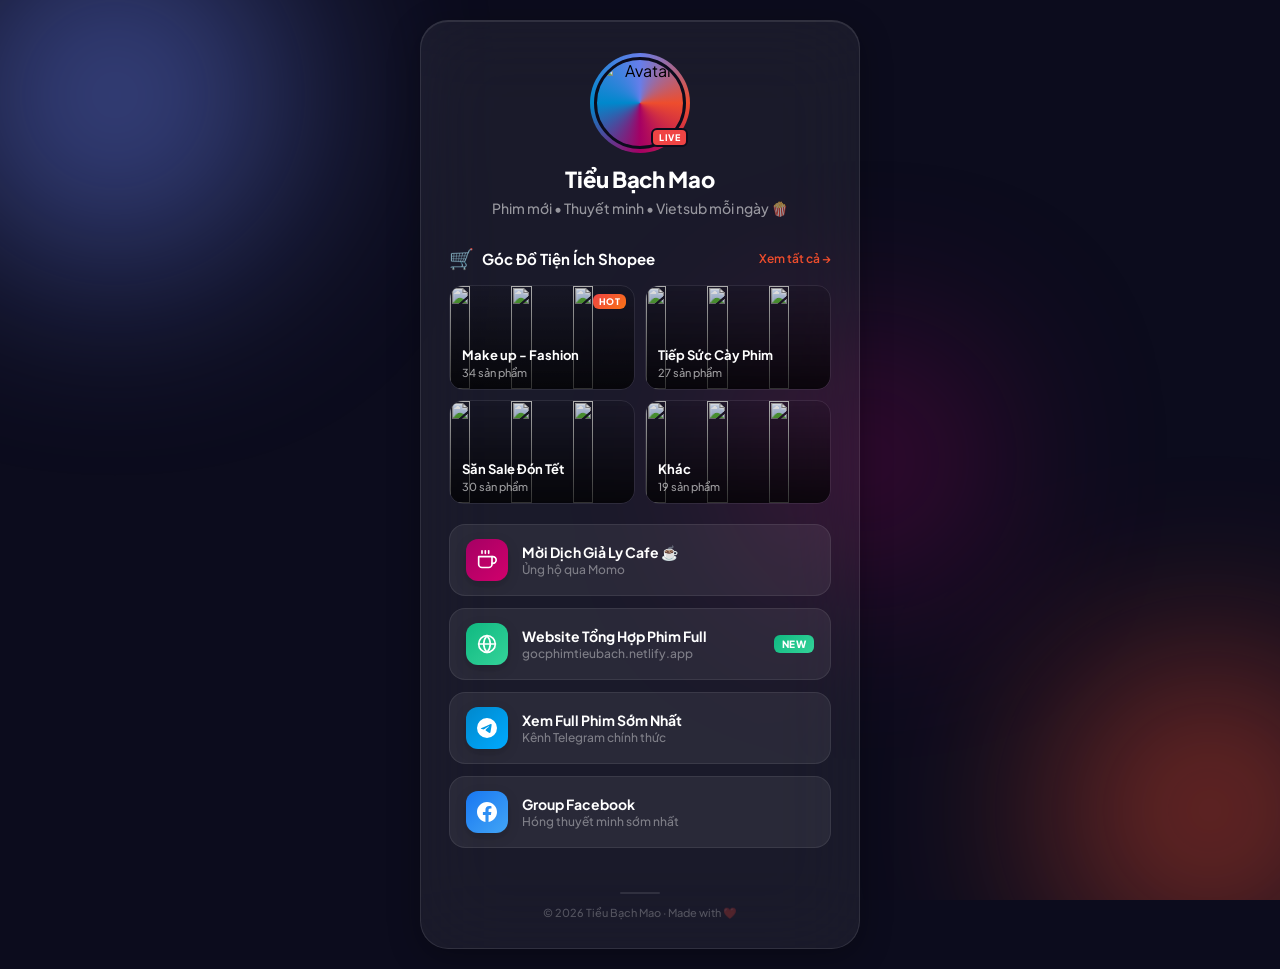
==== index.html @ 371702b5 "Fix deeplink + category cards + auto-update script - Fix deeplink: dùng native <a href> thay vì JS p" ====
<!DOCTYPE html>
<html lang="vi">
<head>
    <meta charset="UTF-8">
    <meta name="viewport" content="width=device-width, initial-scale=1.0">
    <title>🎬 Tiểu Bạch Mao</title>
    <link rel="stylesheet" href="style.css">
    <link rel="preconnect" href="https://fonts.googleapis.com">
    <link href="https://fonts.googleapis.com/css2?family=Plus+Jakarta+Sans:wght@400;500;600;700;800&display=swap" rel="stylesheet">
</head>
<body>
    <!-- Animated gradient orbs -->
    <div class="bg-orbs">
        <div class="orb orb-1"></div>
        <div class="orb orb-2"></div>
        <div class="orb orb-3"></div>
    </div>

    <div class="container">
        <!-- Banner cho in-app browser (ẩn mặc định) -->
        <div class="inapp-banner" id="inappBanner" style="display:none">
            <p>📱 Đang mở trong app — bấm <strong>⋯</strong> góc phải rồi chọn <strong>"Mở trong Safari/Trình duyệt"</strong> để mở link tốt hơn!</p>
        </div>

        <div class="card">
            <div class="profile">
                <div class="avatar-ring">
                    <img src="Asset%203.webp" alt="Avatar" class="avatar">
                    <span class="status-badge">LIVE</span>
                </div>
                <h1>Tiểu Bạch Mao</h1>
                <p class="bio">Phim mới • Thuyết minh • Vietsub mỗi ngày 🍿</p>
            </div>

            <div class="links">
                <!-- Shopee Collection Section -->
                <div class="shopee-section">
                    <div class="section-header">
                        <span class="section-icon">🛒</span>
                        <span class="section-title">Góc Đồ Tiện Ích Shopee</span>
                        <a href="shopee.html" class="section-viewall">Xem tất cả →</a>
                    </div>
                    <div class="cat-grid" id="catGrid"></div>
                </div>

                <!-- 2. Momo / Donate -->
                <a href="#" class="link-btn" onclick="openExternal('https://me.momo.vn/Tieubachmao', event)" style="--btn-accent: #a50064; --delay: 1">
                    <div class="btn-icon-box" style="background: linear-gradient(135deg, #a50064, #d1006c)">
                        <svg viewBox="0 0 24 24" width="20" height="20" fill="none" stroke="#fff" stroke-width="2" stroke-linecap="round" stroke-linejoin="round"><path d="M18 8h1a4 4 0 010 8h-1"/><path d="M2 8h16v9a4 4 0 01-4 4H6a4 4 0 01-4-4V8z"/><line x1="6" y1="1" x2="6" y2="4"/><line x1="10" y1="1" x2="10" y2="4"/><line x1="14" y1="1" x2="14" y2="4"/></svg>
                    </div>
                    <div class="btn-content">
                        <span class="btn-title">Mời Dịch Giả Ly Cafe ☕</span>
                        <span class="btn-subtitle">Ủng hộ qua Momo</span>
                    </div>
                </a>

                <!-- 3. Website Phim -->
                <a href="#" class="link-btn" onclick="openExternal('https://gocphimtieubach.netlify.app/', event)" style="--btn-accent: #10b981; --delay: 2">
                    <div class="btn-icon-box" style="background: linear-gradient(135deg, #10b981, #34d399)">
                        <svg viewBox="0 0 24 24" width="20" height="20" fill="none" stroke="#fff" stroke-width="2" stroke-linecap="round" stroke-linejoin="round"><circle cx="12" cy="12" r="10"/><line x1="2" y1="12" x2="22" y2="12"/><path d="M12 2a15.3 15.3 0 014 10 15.3 15.3 0 01-4 10 15.3 15.3 0 01-4-10 15.3 15.3 0 014-10z"/></svg>
                    </div>
                    <div class="btn-content">
                        <span class="btn-title">Website Tổng Hợp Phim Full</span>
                        <span class="btn-subtitle">gocphimtieubach.netlify.app</span>
                    </div>
                    <div class="btn-badge new">NEW</div>
                </a>

                <!-- 4. Telegram -->
                <a href="#" class="link-btn" onclick="openExternal('https://t.me/tieubachmao', event)" style="--btn-accent: #0088cc; --delay: 3">
                    <div class="btn-icon-box" style="background: linear-gradient(135deg, #0088cc, #00aaff)">
                        <svg viewBox="0 0 24 24" width="20" height="20" fill="#fff"><path d="M11.944 0A12 12 0 0 0 0 12a12 12 0 0 0 12 12 12 12 0 0 0 12-12A12 12 0 0 0 12 0a12 12 0 0 0-.056 0zm4.962 7.224c.1-.002.321.023.465.14a.506.506 0 0 1 .171.325c.016.093.036.306.02.472-.18 1.898-.962 6.502-1.36 8.627-.168.9-.499 1.201-.82 1.23-.696.065-1.225-.46-1.9-.902-1.056-.693-1.653-1.124-2.678-1.8-1.185-.78-.417-1.21.258-1.91.177-.184 3.247-2.977 3.307-3.23.007-.032.014-.15-.056-.212s-.174-.041-.249-.024c-.106.024-1.793 1.14-5.061 3.345-.48.33-.913.49-1.302.48-.428-.008-1.252-.241-1.865-.44-.752-.245-1.349-.374-1.297-.789.027-.216.325-.437.893-.663 3.498-1.524 5.83-2.529 6.998-3.014 3.332-1.386 4.025-1.627 4.476-1.635z"/></svg>
                    </div>
                    <div class="btn-content">
                        <span class="btn-title">Xem Full Phim Sớm Nhất</span>
                        <span class="btn-subtitle">Kênh Telegram chính thức</span>
                    </div>
                </a>

                <!-- 5. Facebook Group -->
                <a href="#" class="link-btn" onclick="openExternal('https://www.facebook.com/groups/gocphimcuatieubach/', event)" style="--btn-accent: #1877f2; --delay: 4">
                    <div class="btn-icon-box" style="background: linear-gradient(135deg, #1877f2, #42a5f5)">
                        <svg viewBox="0 0 24 24" width="20" height="20" fill="#fff"><path d="M24 12.073c0-6.627-5.373-12-12-12s-12 5.373-12 12c0 5.99 4.388 10.954 10.125 11.854v-8.385H7.078v-3.47h3.047V9.43c0-3.007 1.792-4.669 4.533-4.669 1.312 0 2.686.235 2.686.235v2.953H15.83c-1.491 0-1.956.925-1.956 1.874v2.25h3.328l-.532 3.47h-2.796v8.385C19.612 23.027 24 18.062 24 12.073z"/></svg>
                    </div>
                    <div class="btn-content">
                        <span class="btn-title">Group Facebook</span>
                        <span class="btn-subtitle">Hóng thuyết minh sớm nhất</span>
                    </div>
                </a>
            </div>

            <div class="footer">
                <div class="footer-line"></div>
                <p>© 2026 Tiểu Bạch Mao · Made with ❤️</p>
            </div>
        </div>
    </div>

    <script>
    // === DETECT IN-APP BROWSER ===
    function isInAppBrowser() {
        var ua = navigator.userAgent || navigator.vendor || '';
        return /musical_ly|tiktok|bytedancewebview|instagram|fbav|fban|zalo/i.test(ua);
    }
    var isIOS = /iphone|ipad|ipod/i.test(navigator.userAgent);
    var isAndroid = /android/i.test(navigator.userAgent);

    // Show banner nếu đang trong in-app browser iOS (Telegram, Zalo, IG)
    // Vì iOS in-app browser không thể force mở Safari bằng JS
    if (isInAppBrowser() && isIOS) {
        document.getElementById('inappBanner').style.display = 'block';
    }

    // === Mở link thường (Telegram, FB, Momo, Website) ===
    function openExternal(url, event) {
        if (event) event.preventDefault();
        if (isInAppBrowser()) {
            if (isAndroid) {
                // Android: dùng intent để văng ra Chrome
                var intentUrl = 'intent://' + url.replace(/^https?:\/\//, '') +
                    '#Intent;scheme=https;package=com.android.chrome;end';
                window.location.href = intentUrl;
                setTimeout(function() { window.location.href = url; }, 500);
            } else {
                // iOS in-app: không force được Safari, mở trực tiếp trong webview
                window.location.href = url;
            }
        } else {
            window.open(url, '_blank');
        }
    }

    // Entrance animations
    document.addEventListener('DOMContentLoaded', function() {
        var items = document.querySelectorAll('.link-btn');
        items.forEach(function(item, i) {
            item.style.opacity = '0';
            item.style.transform = 'translateY(20px)';
            setTimeout(function() {
                item.style.transition = 'opacity 0.5s ease, transform 0.5s ease';
                item.style.opacity = '1';
                item.style.transform = 'translateY(0)';
            }, 200 + i * 100);
        });

        // Load category cards from products.json
        fetch('products.json')
            .then(function(r) { return r.json(); })
            .then(function(data) {
                var grid = document.getElementById('catGrid');
                if (!grid || !data.products) return;
                var catNames = Object.keys(data.products);
                catNames.forEach(function(catName, i) {
                    var items = data.products[catName];
                    if (!items || items.length === 0) return;
                    var card = document.createElement('a');
                    card.className = 'cat-card';
                    card.href = 'shopee.html?cat=' + encodeURIComponent(catName);

                    // Lấy 3 ảnh sản phẩm đầu tiên làm background mosaic
                    var imgs = items.slice(0, 3).map(function(it) { return it.image; });
                    while (imgs.length < 3) imgs.push(imgs[0]);

                    card.innerHTML =
                        '<div class="cat-card-bg">' +
                            imgs.map(function(src) { return '<img loading="lazy" src="' + src + '" alt="">'; }).join('') +
                        '</div>' +
                        '<div class="cat-card-overlay"></div>' +
                        (i === 0 ? '<div class="cat-card-badge">HOT</div>' : '') +
                        '<div class="cat-card-info">' +
                            '<span class="cat-card-name">' + catName + '</span>' +
                            '<span class="cat-card-count">' + items.length + ' sản phẩm</span>' +
                        '</div>';

                    card.style.opacity = '0';
                    card.style.transform = 'translateY(15px)';
                    grid.appendChild(card);
                    setTimeout(function() {
                        card.style.transition = 'opacity 0.4s ease, transform 0.4s ease';
                        card.style.opacity = '1';
                        card.style.transform = 'translateY(0)';
                    }, 100 + i * 80);
                });
            })
            .catch(function() {});
    });
    </script>
</body>
</html>
---- style.css ----
* {
    margin: 0;
    padding: 0;
    box-sizing: border-box;
}

body {
    font-family: 'Plus Jakarta Sans', -apple-system, sans-serif;
    min-height: 100vh;
    display: flex;
    justify-content: center;
    align-items: center;
    background: #0c0c1d;
    padding: 20px;
    overflow: hidden;
    position: relative;
}

/* === Animated Background Orbs === */
.bg-orbs {
    position: fixed;
    top: 0; left: 0; right: 0; bottom: 0;
    z-index: 0;
    overflow: hidden;
    pointer-events: none;
}

.orb {
    position: absolute;
    border-radius: 50%;
    filter: blur(100px);
    opacity: 0.5;
}

.orb-1 {
    width: 350px; height: 350px;
    background: #667eea;
    top: -80px; left: -60px;
    animation: drift 12s ease-in-out infinite alternate;
}

.orb-2 {
    width: 300px; height: 300px;
    background: #ee4d2d;
    bottom: -60px; right: -80px;
    animation: drift 10s ease-in-out infinite alternate-reverse;
}

.orb-3 {
    width: 200px; height: 200px;
    background: #a50064;
    top: 40%; left: 60%;
    animation: drift 14s ease-in-out infinite alternate;
}

@keyframes drift {
    0% { transform: translate(0, 0) scale(1); }
    33% { transform: translate(30px, -20px) scale(1.05); }
    66% { transform: translate(-20px, 30px) scale(0.95); }
    100% { transform: translate(10px, -10px) scale(1.02); }
}

/* === Container & Card === */
.container {
    max-width: 440px;
    width: 100%;
    position: relative;
    z-index: 1;
}

.card {
    background: rgba(255, 255, 255, 0.06);
    backdrop-filter: blur(40px);
    -webkit-backdrop-filter: blur(40px);
    border-radius: 28px;
    padding: 36px 28px 28px;
    border: 1px solid rgba(255, 255, 255, 0.1);
    box-shadow:
        0 8px 32px rgba(0, 0, 0, 0.3),
        inset 0 1px 0 rgba(255, 255, 255, 0.1);
}

/* === Profile === */
.profile {
    text-align: center;
    margin-bottom: 28px;
}

.avatar-ring {
    position: relative;
    display: inline-block;
    margin-bottom: 16px;
}

.avatar-ring::before {
    content: '';
    position: absolute;
    top: -4px; left: -4px; right: -4px; bottom: -4px;
    border-radius: 50%;
    background: conic-gradient(#667eea, #ee4d2d, #a50064, #0088cc, #667eea);
    animation: spin 4s linear infinite;
    z-index: 0;
}

@keyframes spin {
    to { transform: rotate(360deg); }
}

.avatar {
    width: 92px;
    height: 92px;
    border-radius: 50%;
    border: 3px solid #0c0c1d;
    object-fit: cover;
    position: relative;
    z-index: 1;
    display: block;
}

.status-badge {
    position: absolute;
    bottom: 2px;
    right: -2px;
    background: #ef4444;
    color: #fff;
    font-size: 9px;
    font-weight: 800;
    padding: 2px 6px;
    border-radius: 6px;
    letter-spacing: 0.5px;
    z-index: 2;
    border: 2px solid #0c0c1d;
    animation: pulse-live 2s ease-in-out infinite;
}

@keyframes pulse-live {
    0%, 100% { opacity: 1; }
    50% { opacity: 0.6; }
}

h1 {
    color: #fff;
    font-size: 22px;
    font-weight: 800;
    margin-bottom: 6px;
    letter-spacing: -0.3px;
}

.bio {
    color: rgba(255, 255, 255, 0.55);
    font-size: 14px;
    font-weight: 500;
    margin-bottom: 8px;
}

/* === Link Buttons === */
.links {
    display: flex;
    flex-direction: column;
    gap: 12px;
    margin-top: 24px;
}

.link-btn {
    display: flex;
    align-items: center;
    text-decoration: none;
    padding: 14px 16px;
    border-radius: 16px;
    background: rgba(255, 255, 255, 0.07);
    border: 1px solid rgba(255, 255, 255, 0.08);
    cursor: pointer;
    transition: all 0.3s cubic-bezier(0.4, 0, 0.2, 1);
    position: relative;
    overflow: hidden;
}

.link-btn::before {
    content: '';
    position: absolute;
    top: 0; left: 0; right: 0; bottom: 0;
    background: linear-gradient(135deg, var(--btn-accent, #667eea), transparent);
    opacity: 0;
    transition: opacity 0.3s ease;
    border-radius: 16px;
}

.link-btn:hover {
    transform: translateY(-3px);
    border-color: rgba(255, 255, 255, 0.2);
    box-shadow: 0 8px 30px rgba(0, 0, 0, 0.3),
                0 0 40px color-mix(in srgb, var(--btn-accent, #667eea) 15%, transparent);
}

.link-btn:hover::before {
    opacity: 0.12;
}

.link-btn:active {
    transform: translateY(-1px);
}

.btn-icon-box {
    width: 42px;
    height: 42px;
    border-radius: 12px;
    display: flex;
    align-items: center;
    justify-content: center;
    flex-shrink: 0;
    margin-right: 14px;
    position: relative;
    z-index: 1;
    box-shadow: 0 4px 12px rgba(0, 0, 0, 0.2);
}

.btn-content {
    flex: 1;
    text-align: left;
    position: relative;
    z-index: 1;
}

.btn-title {
    display: block;
    color: #fff;
    font-size: 14px;
    font-weight: 700;
    line-height: 1.3;
}

.btn-subtitle {
    display: block;
    color: rgba(255, 255, 255, 0.4);
    font-size: 12px;
    font-weight: 500;
    margin-top: 1px;
}

.link-btn:hover .btn-subtitle {
    color: rgba(255, 255, 255, 0.6);
}

/* HOT Badge */
.btn-badge {
    position: relative;
    z-index: 1;
    padding: 3px 8px;
    border-radius: 6px;
    font-size: 10px;
    font-weight: 800;
    letter-spacing: 0.5px;
    flex-shrink: 0;
    margin-left: 8px;
}

.btn-badge.hot {
    background: linear-gradient(135deg, #ef4444, #f97316);
    color: #fff;
    animation: pulse-badge 2s ease-in-out infinite;
}

.btn-badge.new {
    background: linear-gradient(135deg, #10b981, #34d399);
    color: #fff;
    animation: pulse-badge 2s ease-in-out infinite;
}

@keyframes pulse-badge {
    0%, 100% { box-shadow: 0 0 0 0 rgba(239, 68, 68, 0.4); }
    50% { box-shadow: 0 0 0 6px rgba(239, 68, 68, 0); }
}

/* === Footer === */
.footer {
    text-align: center;
    margin-top: 24px;
    padding-top: 20px;
}

.footer-line {
    width: 40px;
    height: 2px;
    background: rgba(255, 255, 255, 0.1);
    margin: 0 auto 12px;
    border-radius: 1px;
}

.footer p {
    color: rgba(255, 255, 255, 0.25);
    font-size: 11px;
    font-weight: 500;
}

/* === Responsive === */
@media (max-width: 380px) {
    .card {
        padding: 28px 20px 22px;
        border-radius: 22px;
    }
    .link-btn {
        padding: 12px 14px;
    }
    .btn-icon-box {
        width: 38px;
        height: 38px;
    }
    .cat-grid {
        grid-template-columns: 1fr !important;
    }
}

/* === In-App Browser Banner === */
.inapp-banner {
    background: rgba(251, 191, 36, 0.15);
    border: 1px solid rgba(251, 191, 36, 0.4);
    border-radius: 14px;
    padding: 12px 16px;
    margin-bottom: 14px;
    text-align: center;
}

.inapp-banner p {
    color: #fbbf24;
    font-size: 13px;
    font-weight: 600;
    line-height: 1.5;
}

/* === Shopee Category Section === */
.shopee-section {
    margin-bottom: 8px;
}

.section-header {
    display: flex;
    align-items: center;
    gap: 8px;
    margin-bottom: 14px;
}

.section-icon {
    font-size: 20px;
}

.section-title {
    font-size: 15px;
    font-weight: 700;
    color: #fff;
    flex: 1;
}

.section-viewall {
    font-size: 12px;
    font-weight: 600;
    color: #ee4d2d;
    text-decoration: none;
    transition: opacity 0.2s;
}
.section-viewall:hover { opacity: 0.8; }

.cat-grid {
    display: grid;
    grid-template-columns: 1fr 1fr;
    gap: 10px;
}

.cat-card {
    position: relative;
    border-radius: 14px;
    overflow: hidden;
    text-decoration: none;
    display: block;
    aspect-ratio: 16 / 9;
    transition: all 0.3s ease;
    border: 1px solid rgba(255, 255, 255, 0.08);
}

.cat-card:hover {
    transform: translateY(-2px);
    border-color: rgba(238, 77, 45, 0.4);
    box-shadow: 0 6px 20px rgba(238, 77, 45, 0.2);
}

.cat-card:active {
    transform: scale(0.97);
}

.cat-card-bg {
    position: absolute;
    top: 0; left: 0; width: 100%; height: 100%;
    display: flex;
}
.cat-card-bg img {
    width: 33.33%;
    height: 100%;
    object-fit: cover;
}

.cat-card-overlay {
    position: absolute;
    top: 0; left: 0; right: 0; bottom: 0;
    background: linear-gradient(180deg, rgba(0,0,0,0.1) 0%, rgba(0,0,0,0.75) 100%);
}

.cat-card-info {
    position: absolute;
    bottom: 0; left: 0; right: 0;
    padding: 10px 12px;
}

.cat-card-name {
    color: #fff;
    font-size: 13px;
    font-weight: 700;
    line-height: 1.3;
    display: block;
}

.cat-card-count {
    color: rgba(255,255,255,0.6);
    font-size: 11px;
    font-weight: 500;
    display: block;
    margin-top: 2px;
}

.cat-card-badge {
    position: absolute;
    top: 8px;
    right: 8px;
    background: linear-gradient(135deg, #ef4444, #f97316);
    color: #fff;
    font-size: 9px;
    font-weight: 800;
    padding: 2px 6px;
    border-radius: 6px;
    letter-spacing: 0.5px;
}
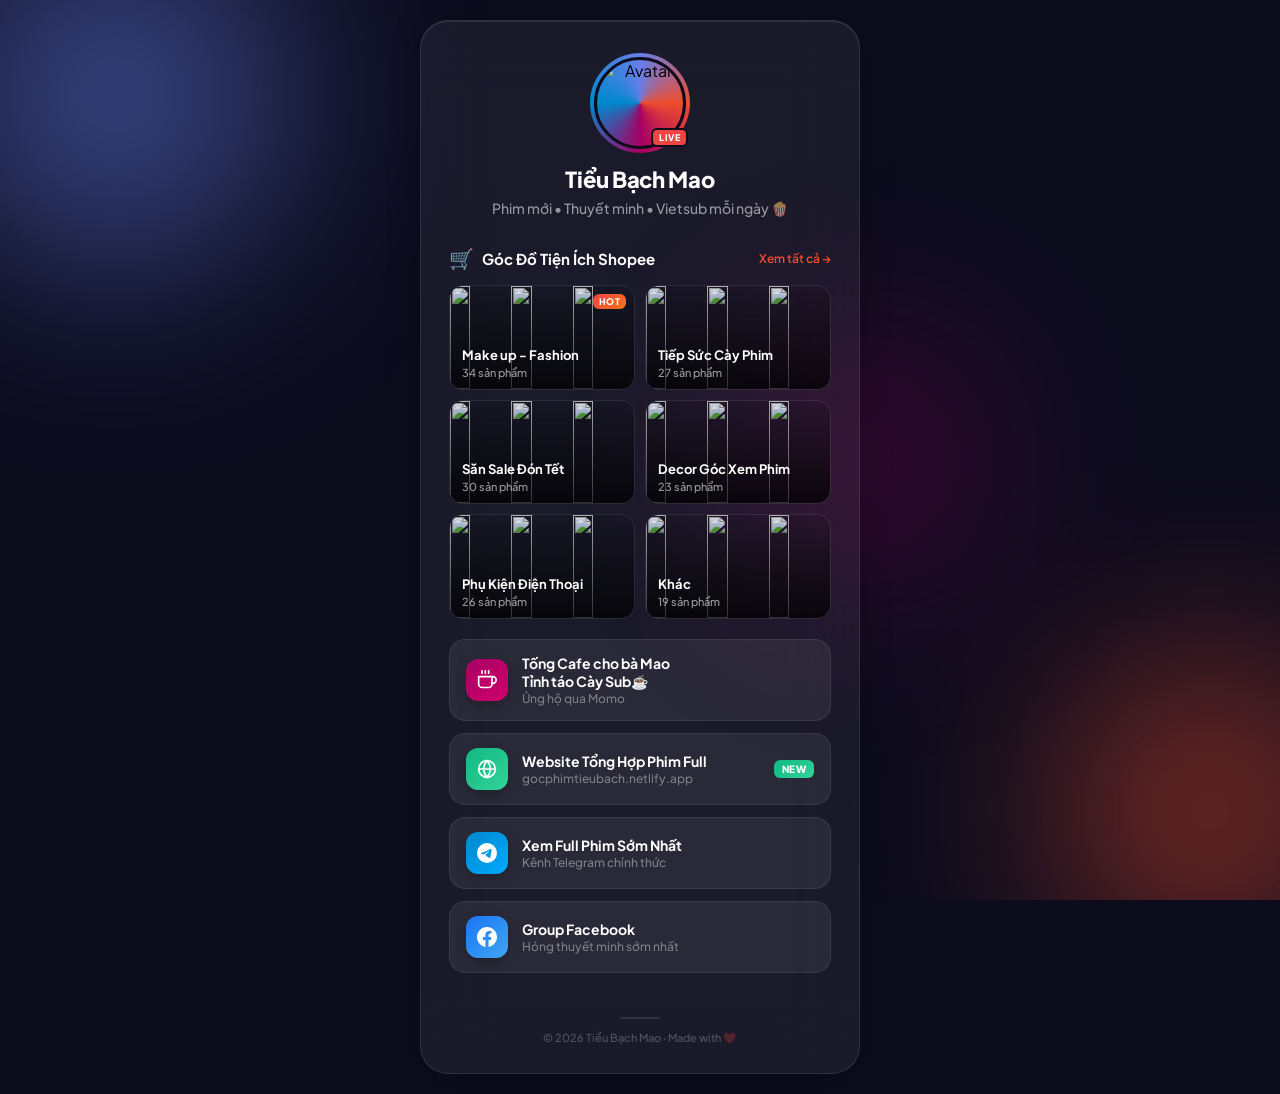
==== commit c7a9daa6: "Update in-app banner: ask users to open Shopee app for affiliate support" ====
--- a/index.html
+++ b/index.html
@@ -4,6 +4,29 @@
     <meta charset="UTF-8">
     <meta name="viewport" content="width=device-width, initial-scale=1.0">
     <title>🎬 Tiểu Bạch Mao</title>
+    <meta name="description" content="Cảm ơn bạn đã ủng hộ Tiểu Bạch Mao! 🎬 Xem phim, mua sắm đồ tiện ích, và kết nối cùng mình tại đây nhé 🍿">
+
+    <!-- Favicon -->
+    <link rel="icon" type="image/x-icon" href="favicon.ico">
+    <link rel="icon" type="image/png" sizes="32x32" href="favicon-32x32.png">
+    <link rel="icon" type="image/png" sizes="192x192" href="favicon-192x192.png">
+    <link rel="apple-touch-icon" href="apple-touch-icon.png">
+
+    <!-- Open Graph / Facebook -->
+    <meta property="og:type" content="website">
+    <meta property="og:url" content="https://bachkhoimaogia.github.io/TieuBachMao/">
+    <meta property="og:title" content="🎬 Tiểu Bạch Mao - Phim & Đồ Tiện Ích">
+    <meta property="og:description" content="Cảm ơn bạn đã ủng hộ Tiểu Bạch Mao! 🎬 Xem phim, mua sắm đồ tiện ích Shopee, và kết nối cùng mình tại đây nhé 🍿">
+    <meta property="og:image" content="https://bachkhoimaogia.github.io/TieuBachMao/Thumnailweb.png">
+    <meta property="og:image:width" content="1200">
+    <meta property="og:image:height" content="630">
+
+    <!-- Twitter Card -->
+    <meta name="twitter:card" content="summary_large_image">
+    <meta name="twitter:title" content="🎬 Tiểu Bạch Mao - Phim & Đồ Tiện Ích">
+    <meta name="twitter:description" content="Cảm ơn bạn đã ủng hộ Tiểu Bạch Mao! 🎬 Xem phim, mua sắm đồ tiện ích Shopee, và kết nối cùng mình tại đây nhé 🍿">
+    <meta name="twitter:image" content="https://bachkhoimaogia.github.io/TieuBachMao/Thumnailweb.png">
+
     <link rel="stylesheet" href="style.css">
     <link rel="preconnect" href="https://fonts.googleapis.com">
     <link href="https://fonts.googleapis.com/css2?family=Plus+Jakarta+Sans:wght@400;500;600;700;800&display=swap" rel="stylesheet">
@@ -19,7 +42,7 @@
     <div class="container">
         <!-- Banner cho in-app browser (ẩn mặc định) -->
         <div class="inapp-banner" id="inappBanner" style="display:none">
-            <p>📱 Đang mở trong app — bấm <strong>⋯</strong> góc phải rồi chọn <strong>"Mở trong Safari/Trình duyệt"</strong> để mở link tốt hơn!</p>
+            <p>🧡 Khi bấm link Shopee, nhớ chọn <strong>"Mở bằng app Shopee"</strong> để ủng hộ bà Mao chút hoa hồng affiliate nha, cảm ơn bạn nhiều lắm! 🙏</p>
         </div>
 
         <div class="card">
@@ -49,7 +72,7 @@
                         <svg viewBox="0 0 24 24" width="20" height="20" fill="none" stroke="#fff" stroke-width="2" stroke-linecap="round" stroke-linejoin="round"><path d="M18 8h1a4 4 0 010 8h-1"/><path d="M2 8h16v9a4 4 0 01-4 4H6a4 4 0 01-4-4V8z"/><line x1="6" y1="1" x2="6" y2="4"/><line x1="10" y1="1" x2="10" y2="4"/><line x1="14" y1="1" x2="14" y2="4"/></svg>
                     </div>
                     <div class="btn-content">
-                        <span class="btn-title">Mời Dịch Giả Ly Cafe ☕</span>
+                        <span class="btn-title">Tống Cafe cho bà Mao <br> Tỉnh táo Cày Sub☕</span>
                         <span class="btn-subtitle">Ủng hộ qua Momo</span>
                     </div>
                 </a>
@@ -107,7 +130,7 @@
 
     // Show banner nếu đang trong in-app browser iOS (Telegram, Zalo, IG)
     // Vì iOS in-app browser không thể force mở Safari bằng JS
-    if (isInAppBrowser() && isIOS) {
+    if (isInAppBrowser()) {
         document.getElementById('inappBanner').style.display = 'block';
     }
 
@@ -143,6 +166,12 @@
             }, 200 + i * 100);
         });
 
+        // Hàm tạo slug từ tên danh mục
+        function slugify(str) {
+            var map = {'à':'a','á':'a','ả':'a','ã':'a','ạ':'a','ă':'a','ằ':'a','ắ':'a','ẳ':'a','ẵ':'a','ặ':'a','â':'a','ầ':'a','ấ':'a','ẩ':'a','ẫ':'a','ậ':'a','đ':'d','è':'e','é':'e','ẻ':'e','ẽ':'e','ẹ':'e','ê':'e','ề':'e','ế':'e','ể':'e','ễ':'e','ệ':'e','ì':'i','í':'i','ỉ':'i','ĩ':'i','ị':'i','ò':'o','ó':'o','ỏ':'o','õ':'o','ọ':'o','ô':'o','ồ':'o','ố':'o','ổ':'o','ỗ':'o','ộ':'o','ơ':'o','ờ':'o','ớ':'o','ở':'o','ỡ':'o','ợ':'o','ù':'u','ú':'u','ủ':'u','ũ':'u','ụ':'u','ư':'u','ừ':'u','ứ':'u','ử':'u','ữ':'u','ự':'u','ỳ':'y','ý':'y','ỷ':'y','ỹ':'y','ỵ':'y'};
+            return str.toLowerCase().split('').map(function(c){return map[c]||c;}).join('').replace(/[^a-z0-9]+/g,'-').replace(/^-|-$/g,'');
+        }
+
         // Load category cards from products.json
         fetch('products.json')
             .then(function(r) { return r.json(); })
@@ -155,7 +184,7 @@
                     if (!items || items.length === 0) return;
                     var card = document.createElement('a');
                     card.className = 'cat-card';
-                    card.href = 'shopee.html?cat=' + encodeURIComponent(catName);
+                    card.href = 'shopee/' + slugify(catName);
 
                     // Lấy 3 ảnh sản phẩm đầu tiên làm background mosaic
                     var imgs = items.slice(0, 3).map(function(it) { return it.image; });
--- a/style.css
+++ b/style.css
@@ -9,10 +9,10 @@
     min-height: 100vh;
     display: flex;
     justify-content: center;
-    align-items: center;
+    align-items: flex-start;
     background: #0c0c1d;
     padding: 20px;
-    overflow: hidden;
+    overflow-x: hidden;
     position: relative;
 }
 
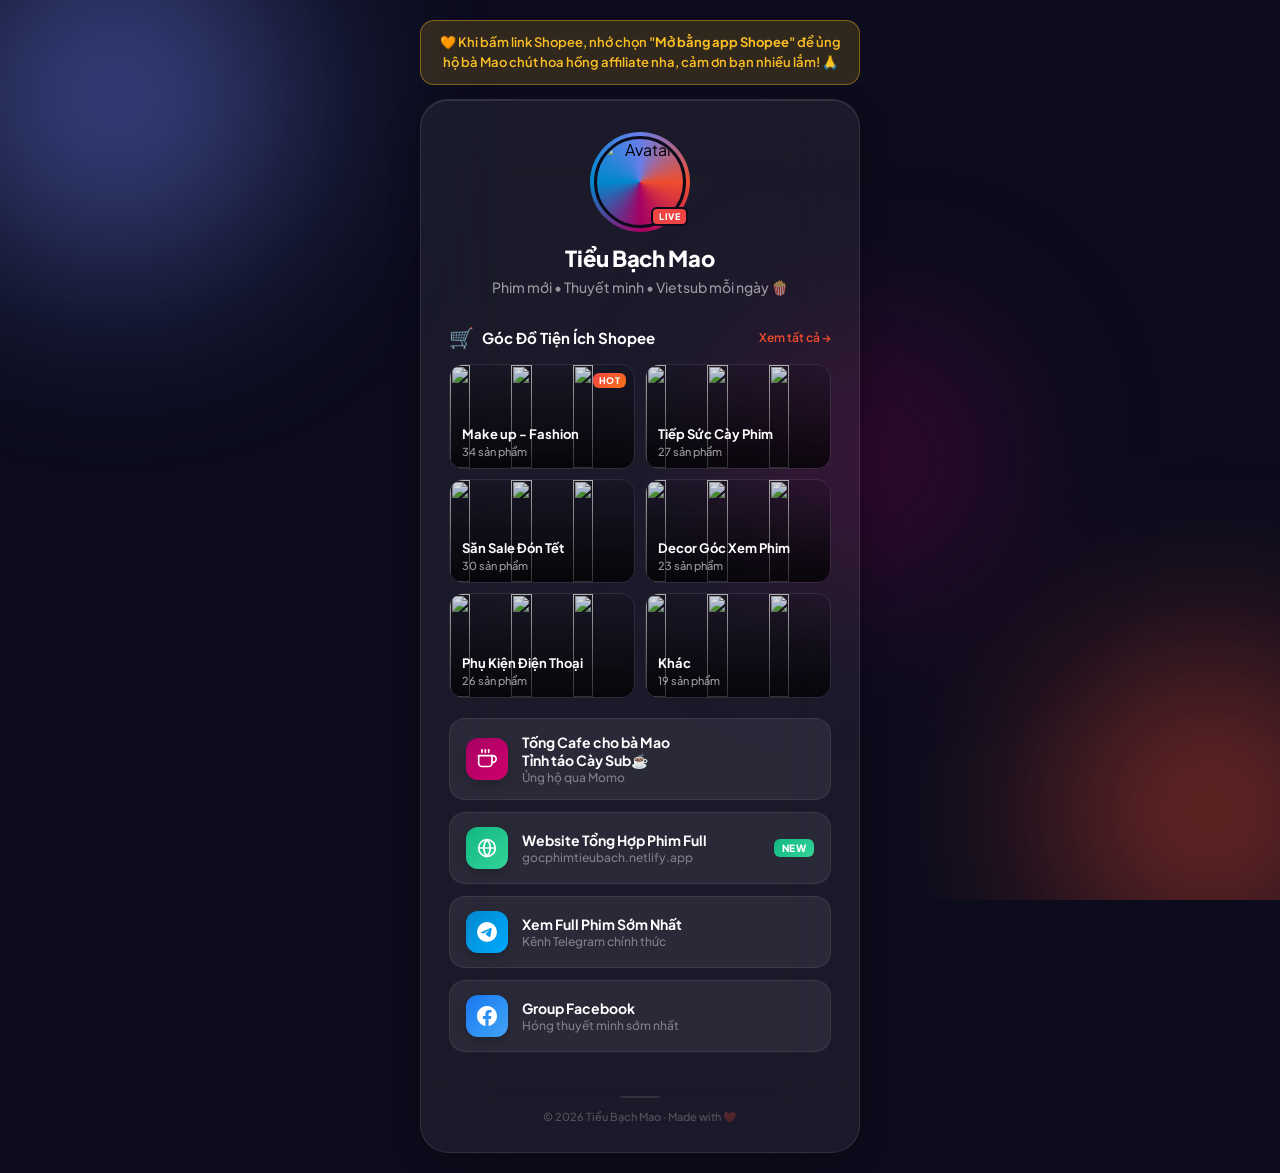
==== commit 7859d815: "Show affiliate banner for all users, not just in-app" ====
--- a/index.html
+++ b/index.html
@@ -41,7 +41,7 @@
 
     <div class="container">
         <!-- Banner cho in-app browser (ẩn mặc định) -->
-        <div class="inapp-banner" id="inappBanner" style="display:none">
+        <div class="inapp-banner" id="inappBanner">
             <p>🧡 Khi bấm link Shopee, nhớ chọn <strong>"Mở bằng app Shopee"</strong> để ủng hộ bà Mao chút hoa hồng affiliate nha, cảm ơn bạn nhiều lắm! 🙏</p>
         </div>
 
@@ -130,9 +130,6 @@
 
     // Show banner nếu đang trong in-app browser iOS (Telegram, Zalo, IG)
     // Vì iOS in-app browser không thể force mở Safari bằng JS
-    if (isInAppBrowser()) {
-        document.getElementById('inappBanner').style.display = 'block';
-    }
 
     // === Mở link thường (Telegram, FB, Momo, Website) ===
     function openExternal(url, event) {
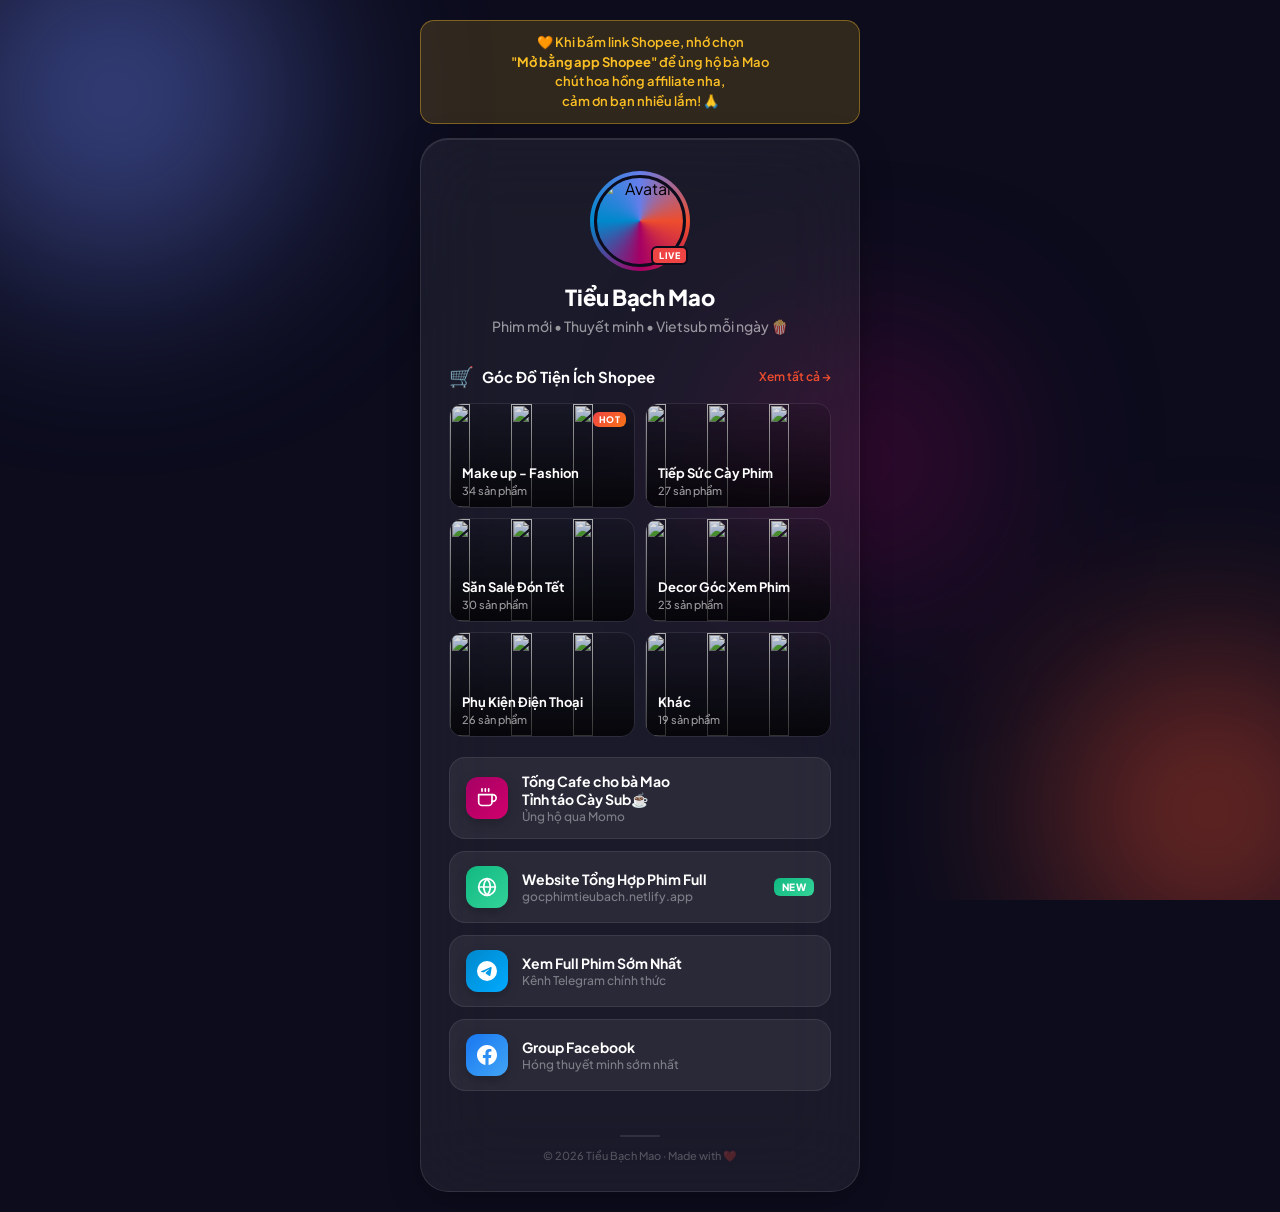
==== commit d0d73b96: "banner" ====
--- a/index.html
+++ b/index.html
@@ -42,7 +42,7 @@
     <div class="container">
         <!-- Banner cho in-app browser (ẩn mặc định) -->
         <div class="inapp-banner" id="inappBanner">
-            <p>🧡 Khi bấm link Shopee, nhớ chọn <strong>"Mở bằng app Shopee"</strong> để ủng hộ bà Mao chút hoa hồng affiliate nha, cảm ơn bạn nhiều lắm! 🙏</p>
+            <p>🧡 Khi bấm link Shopee, nhớ chọn <br><strong>"Mở bằng app Shopee"</strong> để ủng hộ bà Mao <br>chút hoa hồng affiliate nha, <br>cảm ơn bạn nhiều lắm! 🙏</p>
         </div>
 
         <div class="card">
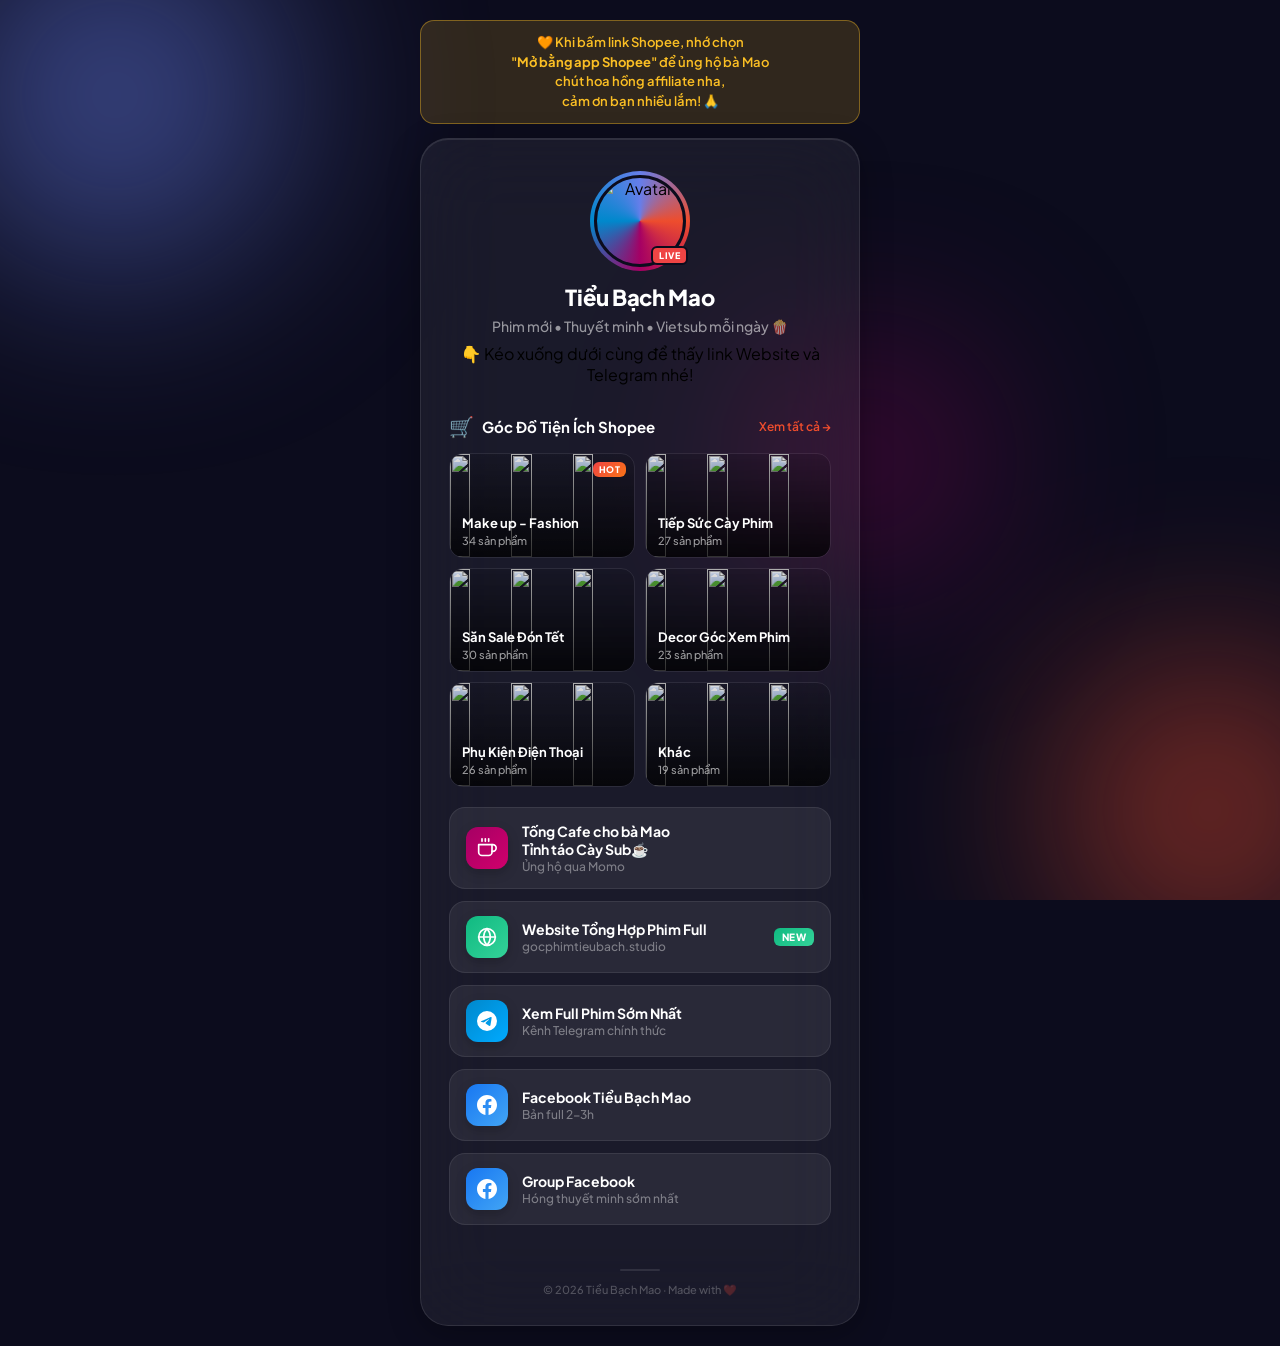
==== commit 0934ea75: "Update website link to gocphimtieubach.studio" ====
--- a/index.html
+++ b/index.html
@@ -17,7 +17,7 @@
     <meta property="og:url" content="https://bachkhoimaogia.github.io/TieuBachMao/">
     <meta property="og:title" content="🎬 Tiểu Bạch Mao - Phim & Đồ Tiện Ích">
     <meta property="og:description" content="Cảm ơn bạn đã ủng hộ Tiểu Bạch Mao! 🎬 Xem phim, mua sắm đồ tiện ích Shopee, và kết nối cùng mình tại đây nhé 🍿">
-    <meta property="og:image" content="https://bachkhoimaogia.github.io/TieuBachMao/Thumnailweb.png">
+    <meta property="og:image" content="https://bachkhoimaogia.github.io/TieuBachMao/og-image.jpg">
     <meta property="og:image:width" content="1200">
     <meta property="og:image:height" content="630">
 
@@ -25,7 +25,7 @@
     <meta name="twitter:card" content="summary_large_image">
     <meta name="twitter:title" content="🎬 Tiểu Bạch Mao - Phim & Đồ Tiện Ích">
     <meta name="twitter:description" content="Cảm ơn bạn đã ủng hộ Tiểu Bạch Mao! 🎬 Xem phim, mua sắm đồ tiện ích Shopee, và kết nối cùng mình tại đây nhé 🍿">
-    <meta name="twitter:image" content="https://bachkhoimaogia.github.io/TieuBachMao/Thumnailweb.png">
+    <meta name="twitter:image" content="https://bachkhoimaogia.github.io/TieuBachMao/og-image.jpg">
 
     <link rel="stylesheet" href="style.css">
     <link rel="preconnect" href="https://fonts.googleapis.com">
@@ -42,7 +42,7 @@
     <div class="container">
         <!-- Banner cho in-app browser (ẩn mặc định) -->
         <div class="inapp-banner" id="inappBanner">
-            <p>🧡 Khi bấm link Shopee, nhớ chọn <br><strong>"Mở bằng app Shopee"</strong> để ủng hộ bà Mao <br>chút hoa hồng affiliate nha, <br>cảm ơn bạn nhiều lắm! 🙏</p>
+            <p>🧡 Khi bấm link Shopee, nhớ chọn <br><strong>"Mở bằng app Shopee"</strong> để ủng hộ bà Mao <br> chút hoa hồng affiliate nha, <br>cảm ơn bạn nhiều lắm! 🙏</p>
         </div>
 
         <div class="card">
@@ -53,6 +53,7 @@
                 </div>
                 <h1>Tiểu Bạch Mao</h1>
                 <p class="bio">Phim mới • Thuyết minh • Vietsub mỗi ngày 🍿</p>
+                <p class="scroll-hint">👇 Kéo xuống dưới cùng để thấy link Website và Telegram nhé!</p>
             </div>
 
             <div class="links">
@@ -78,13 +79,13 @@
                 </a>
 
                 <!-- 3. Website Phim -->
-                <a href="#" class="link-btn" onclick="openExternal('https://gocphimtieubach.netlify.app/', event)" style="--btn-accent: #10b981; --delay: 2">
+                <a href="#" class="link-btn" onclick="openExternal('https://www.gocphimtieubach.studio/', event)" style="--btn-accent: #10b981; --delay: 2">
                     <div class="btn-icon-box" style="background: linear-gradient(135deg, #10b981, #34d399)">
                         <svg viewBox="0 0 24 24" width="20" height="20" fill="none" stroke="#fff" stroke-width="2" stroke-linecap="round" stroke-linejoin="round"><circle cx="12" cy="12" r="10"/><line x1="2" y1="12" x2="22" y2="12"/><path d="M12 2a15.3 15.3 0 014 10 15.3 15.3 0 01-4 10 15.3 15.3 0 01-4-10 15.3 15.3 0 014-10z"/></svg>
                     </div>
                     <div class="btn-content">
                         <span class="btn-title">Website Tổng Hợp Phim Full</span>
-                        <span class="btn-subtitle">gocphimtieubach.netlify.app</span>
+                        <span class="btn-subtitle">gocphimtieubach.studio</span>
                     </div>
                     <div class="btn-badge new">NEW</div>
                 </a>
@@ -100,8 +101,19 @@
                     </div>
                 </a>
 
-                <!-- 5. Facebook Group -->
-                <a href="#" class="link-btn" onclick="openExternal('https://www.facebook.com/groups/gocphimcuatieubach/', event)" style="--btn-accent: #1877f2; --delay: 4">
+                <!-- 5. Facebook Page -->
+                <a href="#" class="link-btn" onclick="openExternal('https://www.facebook.com/BachKhoiMaoGia', event)" style="--btn-accent: #1877f2; --delay: 4">
+                    <div class="btn-icon-box" style="background: linear-gradient(135deg, #1877f2, #42a5f5)">
+                        <svg viewBox="0 0 24 24" width="20" height="20" fill="#fff"><path d="M24 12.073c0-6.627-5.373-12-12-12s-12 5.373-12 12c0 5.99 4.388 10.954 10.125 11.854v-8.385H7.078v-3.47h3.047V9.43c0-3.007 1.792-4.669 4.533-4.669 1.312 0 2.686.235 2.686.235v2.953H15.83c-1.491 0-1.956.925-1.956 1.874v2.25h3.328l-.532 3.47h-2.796v8.385C19.612 23.027 24 18.062 24 12.073z"/></svg>
+                    </div>
+                    <div class="btn-content">
+                        <span class="btn-title">Facebook Tiểu Bạch Mao</span>
+                        <span class="btn-subtitle">Bản full 2-3h</span>
+                    </div>
+                </a>
+
+                <!-- 6. Facebook Group -->
+                <a href="#" class="link-btn" onclick="openExternal('https://www.facebook.com/groups/gocphimcuatieubach/', event)" style="--btn-accent: #1877f2; --delay: 5">
                     <div class="btn-icon-box" style="background: linear-gradient(135deg, #1877f2, #42a5f5)">
                         <svg viewBox="0 0 24 24" width="20" height="20" fill="#fff"><path d="M24 12.073c0-6.627-5.373-12-12-12s-12 5.373-12 12c0 5.99 4.388 10.954 10.125 11.854v-8.385H7.078v-3.47h3.047V9.43c0-3.007 1.792-4.669 4.533-4.669 1.312 0 2.686.235 2.686.235v2.953H15.83c-1.491 0-1.956.925-1.956 1.874v2.25h3.328l-.532 3.47h-2.796v8.385C19.612 23.027 24 18.062 24 12.073z"/></svg>
                     </div>
